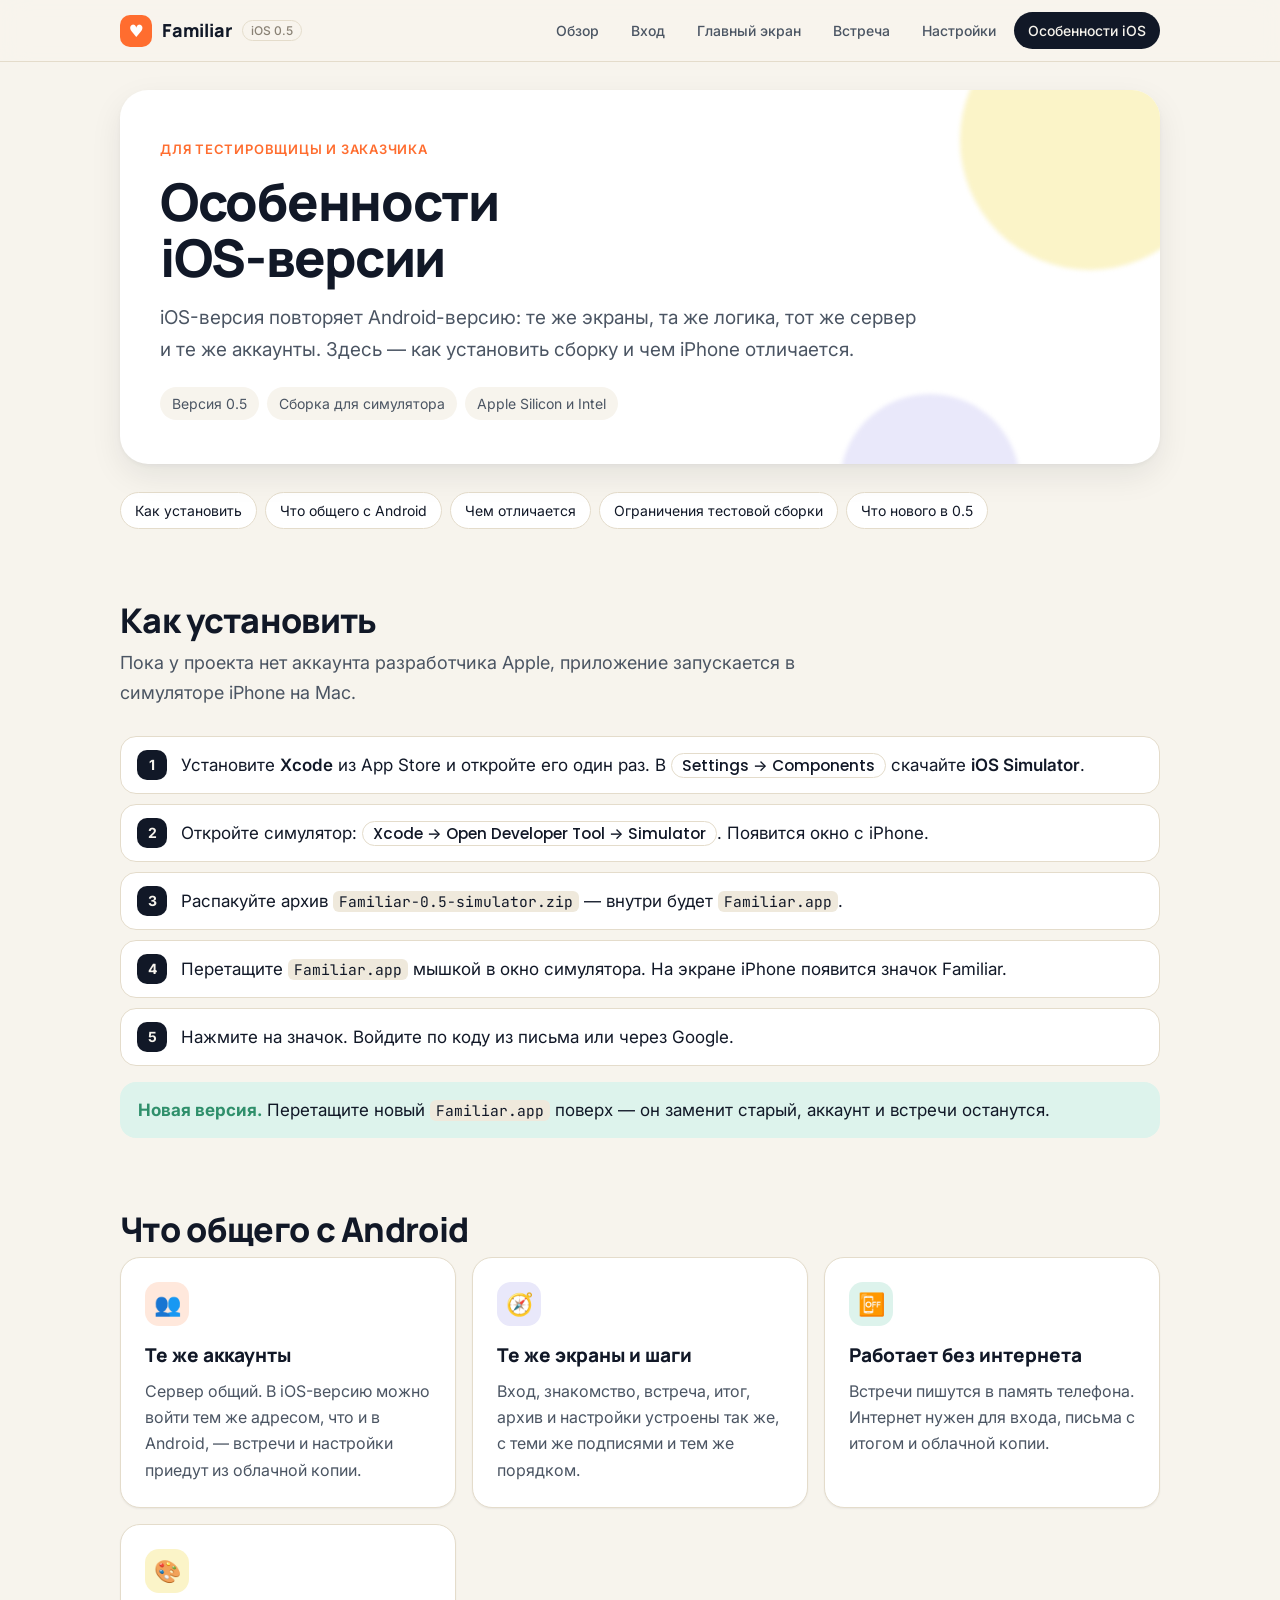
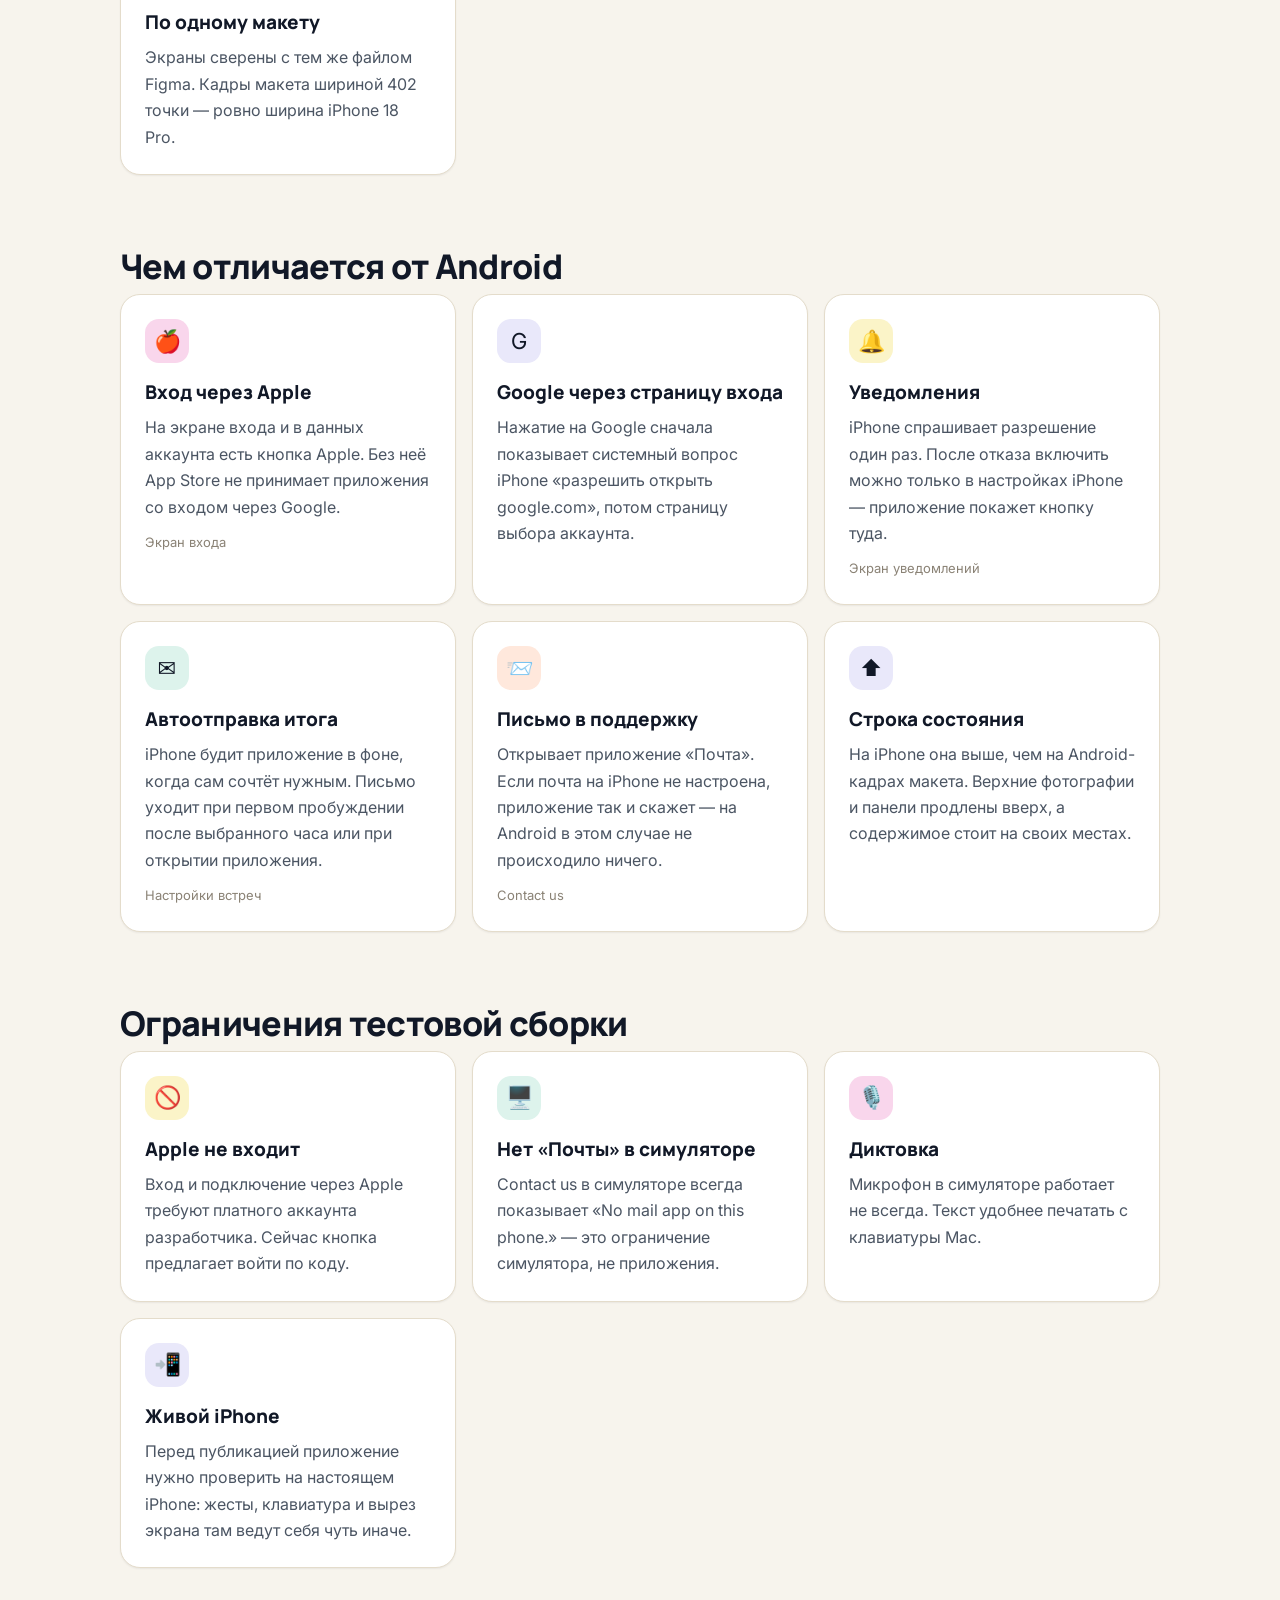
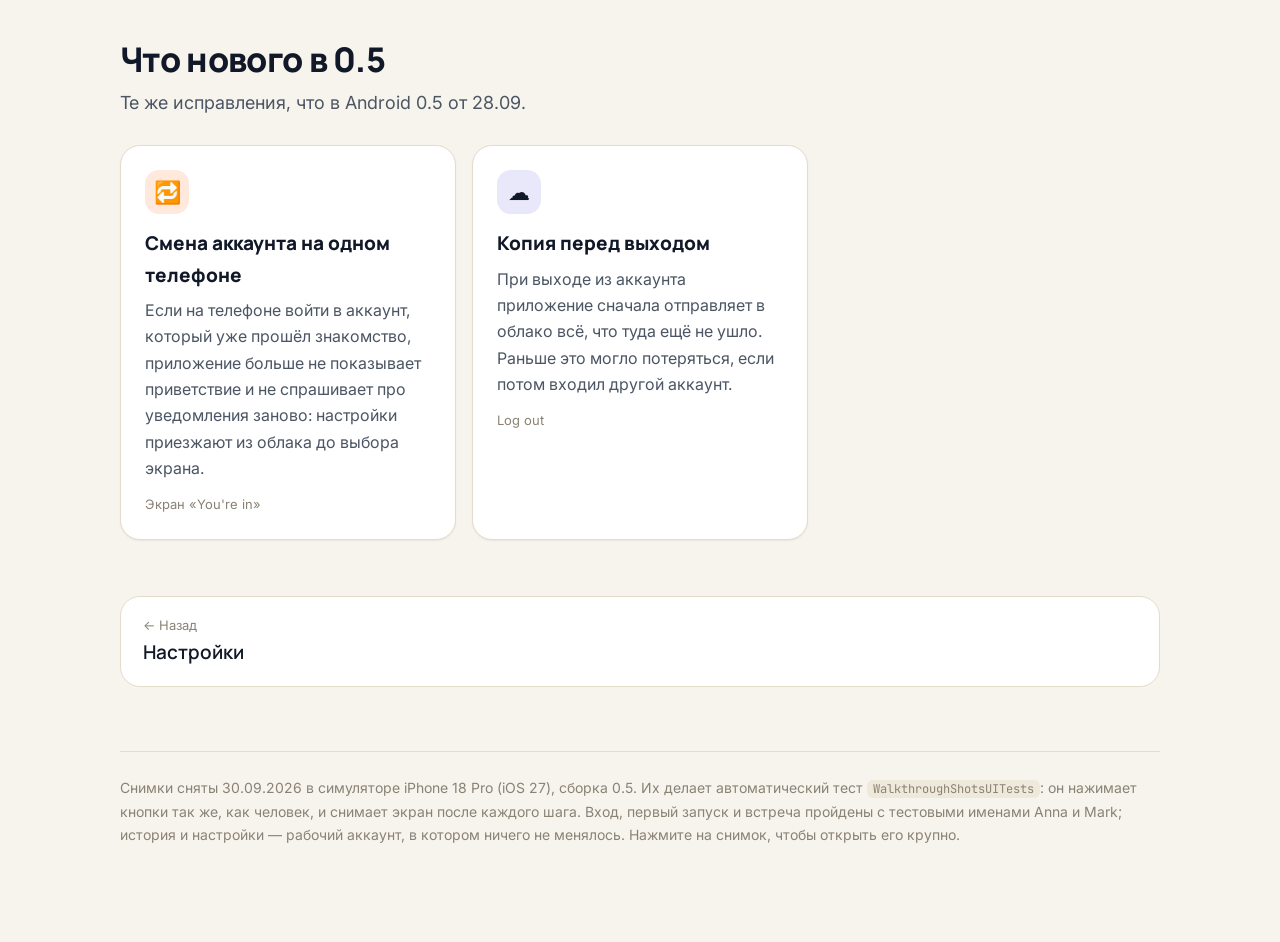
==== ios/ios.html @ d6bd620c "docs: add the iOS walkthrough" ====
<!doctype html>
<html lang="ru">
<head>
<meta charset="utf-8">
<meta name="viewport" content="width=device-width,initial-scale=1">
<title>Особенности iOS · Familiar для iOS</title>
<link rel="preconnect" href="https://fonts.googleapis.com">
<link rel="preconnect" href="https://fonts.gstatic.com" crossorigin>
<link rel="stylesheet" href="https://fonts.googleapis.com/css2?family=Inter:wght@400;500;600;700&family=Manrope:wght@600;800&family=Poppins:wght@500&family=JetBrains+Mono&display=swap">
<link rel="stylesheet" href="styles.css">
</head>
<body>
<div class="topbar">
  <div class="topbar-inner">
    <a class="brand" href="index.html"><span class="brand-mark">♥</span>Familiar <small>iOS 0.5</small></a>
    <nav class="tabs">
      <a href="index.html">Обзор</a>
      <a href="signin.html">Вход</a>
      <a href="home.html">Главный экран</a>
      <a href="meeting.html">Встреча</a>
      <a href="settings.html">Настройки</a>
      <a href="ios.html" class="here">Особенности iOS</a>
    </nav>
  </div>
</div>
<div class="wrap">

<section class="hero">
  <div class="eyebrow">Для тестировщицы и заказчика</div>
  <h1>Особенности iOS-версии</h1>
  <p class="lede">iOS-версия повторяет Android-версию: те же экраны, та же логика, тот же сервер и те же аккаунты. Здесь — как установить сборку и чем iPhone отличается.</p>
  <div class="meta"><span>Версия 0.5</span><span>Сборка для симулятора</span><span>Apple Silicon и Intel</span></div>
</section>
<nav class="toc"><a href="#install">Как установить</a><a href="#same">Что общего с Android</a><a href="#differs">Чем отличается</a><a href="#limits">Ограничения тестовой сборки</a><a href="#v05">Что нового в 0.5</a></nav>

<h2 id="install">Как установить</h2>
<p class="section-note">Пока у проекта нет аккаунта разработчика Apple, приложение запускается в симуляторе iPhone на Mac.</p>
<ol class="howto">
  <li>Установите <strong>Xcode</strong> из App Store и откройте его один раз. В <span class="ui">Settings → Components</span> скачайте <strong>iOS Simulator</strong>.</li>
  <li>Откройте симулятор: <span class="ui">Xcode → Open Developer Tool → Simulator</span>. Появится окно с iPhone.</li>
  <li>Распакуйте архив <code>Familiar-0.5-simulator.zip</code> — внутри будет <code>Familiar.app</code>.</li>
  <li>Перетащите <code>Familiar.app</code> мышкой в окно симулятора. На экране iPhone появится значок Familiar.</li>
  <li>Нажмите на значок. Войдите по коду из письма или через Google.</li>
</ol>
<div class="note ios" style="margin-top:16px"><b>Новая версия.</b> Перетащите новый <code>Familiar.app</code> поверх — он заменит старый, аккаунт и встречи останутся.</div>

<h2 id="same">Что общего с Android</h2>
<div class="cards"><div class="card"><div class="card-icon bg-orange">👥</div><h4>Те же аккаунты</h4><p>Сервер общий. В iOS-версию можно войти тем же адресом, что и в Android, — встречи и настройки приедут из облачной копии.</p></div><div class="card"><div class="card-icon bg-violet">🧭</div><h4>Те же экраны и шаги</h4><p>Вход, знакомство, встреча, итог, архив и настройки устроены так же, с теми же подписями и тем же порядком.</p></div><div class="card"><div class="card-icon bg-mint">📴</div><h4>Работает без интернета</h4><p>Встречи пишутся в память телефона. Интернет нужен для входа, письма с итогом и облачной копии.</p></div><div class="card"><div class="card-icon bg-yellow">🎨</div><h4>По одному макету</h4><p>Экраны сверены с тем же файлом Figma. Кадры макета шириной 402 точки — ровно ширина iPhone 18 Pro.</p></div></div>

<h2 id="differs">Чем отличается от Android</h2>
<div class="cards"><a class="card" href="signin.html#auth"><div class="card-icon bg-pink">🍎</div><h4>Вход через Apple</h4><p>На экране входа и в данных аккаунта есть кнопка Apple. Без неё App Store не принимает приложения со входом через Google.</p><span class="count">Экран входа</span></a><div class="card"><div class="card-icon bg-violet">G</div><h4>Google через страницу входа</h4><p>Нажатие на Google сначала показывает системный вопрос iPhone «разрешить открыть google.com», потом страницу выбора аккаунта.</p></div><a class="card" href="signin.html#notifications"><div class="card-icon bg-yellow">🔔</div><h4>Уведомления</h4><p>iPhone спрашивает разрешение один раз. После отказа включить можно только в настройках iPhone — приложение покажет кнопку туда.</p><span class="count">Экран уведомлений</span></a><a class="card" href="settings.html#meeting_preferences_scrolled"><div class="card-icon bg-mint">✉️</div><h4>Автоотправка итога</h4><p>iPhone будит приложение в фоне, когда сам сочтёт нужным. Письмо уходит при первом пробуждении после выбранного часа или при открытии приложения.</p><span class="count">Настройки встреч</span></a><a class="card" href="settings.html#contact_us"><div class="card-icon bg-orange">📨</div><h4>Письмо в поддержку</h4><p>Открывает приложение «Почта». Если почта на iPhone не настроена, приложение так и скажет — на Android в этом случае не происходило ничего.</p><span class="count">Contact us</span></a><div class="card"><div class="card-icon bg-violet">⬆️</div><h4>Строка состояния</h4><p>На iPhone она выше, чем на Android-кадрах макета. Верхние фотографии и панели продлены вверх, а содержимое стоит на своих местах.</p></div></div>

<h2 id="limits">Ограничения тестовой сборки</h2>
<div class="cards"><div class="card"><div class="card-icon bg-yellow">🚫</div><h4>Apple не входит</h4><p>Вход и подключение через Apple требуют платного аккаунта разработчика. Сейчас кнопка предлагает войти по коду.</p></div><div class="card"><div class="card-icon bg-mint">🖥️</div><h4>Нет «Почты» в симуляторе</h4><p>Contact us в симуляторе всегда показывает «No mail app on this phone.» — это ограничение симулятора, не приложения.</p></div><div class="card"><div class="card-icon bg-pink">🎙️</div><h4>Диктовка</h4><p>Микрофон в симуляторе работает не всегда. Текст удобнее печатать с клавиатуры Mac.</p></div><div class="card"><div class="card-icon bg-violet">📲</div><h4>Живой iPhone</h4><p>Перед публикацией приложение нужно проверить на настоящем iPhone: жесты, клавиатура и вырез экрана там ведут себя чуть иначе.</p></div></div>

<h2 id="v05">Что нового в 0.5</h2>
<p class="section-note">Те же исправления, что в Android 0.5 от 28.09.</p>
<div class="cards"><a class="card" href="signin.html#signed_in"><div class="card-icon bg-orange">🔁</div><h4>Смена аккаунта на одном телефоне</h4><p>Если на телефоне войти в аккаунт, который уже прошёл знакомство, приложение больше не показывает приветствие и не спрашивает про уведомления заново: настройки приезжают из облака до выбора экрана.</p><span class="count">Экран «You're in»</span></a><a class="card" href="settings.html#settings_scrolled"><div class="card-icon bg-violet">☁️</div><h4>Копия перед выходом</h4><p>При выходе из аккаунта приложение сначала отправляет в облако всё, что туда ещё не ушло. Раньше это могло потеряться, если потом входил другой аккаунт.</p><span class="count">Log out</span></a></div>

<div class="pager">
  <a href="settings.html"><small>← Назад</small><strong>Настройки</strong></a>
  
</div>

<footer>
  Снимки сняты 30.09.2026 в симуляторе iPhone 18 Pro (iOS 27), сборка 0.5. Их делает автоматический тест
  <code>WalkthroughShotsUITests</code>: он нажимает кнопки так же, как человек, и снимает экран после каждого шага.
  Вход, первый запуск и встреча пройдены с тестовыми именами Anna и Mark; история и настройки — рабочий аккаунт, в котором
  ничего не менялось. Нажмите на снимок, чтобы открыть его крупно.
</footer>
</div>
<script src="app.js"></script>
</body>
</html>
---- ios/styles.css ----
/* Familiar для iOS — описание по экранам. Цвета и шрифты — переменными в начале. */

:root {
  --ground: #F7F4ED;
  --ground-deep: #EFE9DC;
  --surface: #FFFFFF;
  --ink: #111827;
  --ink-soft: #4B5563;
  --ink-faint: #8A8275;
  --line: #E4DCCB;
  --orange: #FF6D2F;
  --orange-soft: #FFE8DC;
  --violet: #6C6BD1;
  --violet-soft: #E9E8FA;
  --yellow: #F4DF4C;
  --yellow-soft: #FBF4C8;
  --mint: #DDF3EC;
  --pink: #F9D6EC;
  --green: #2F8F6B;
  --phone-edge: #1D1F24;
  --shadow-sm: 0 1px 2px rgba(17, 24, 39, .06);
  --shadow: 0 2px 4px rgba(17, 24, 39, .04), 0 12px 32px rgba(17, 24, 39, .08);
  --radius: 20px;
  --head: "Manrope", system-ui, sans-serif;
  --body: "Inter", system-ui, sans-serif;
  --ui: "Poppins", "Inter", system-ui, sans-serif;
  --mono: "JetBrains Mono", ui-monospace, monospace;
}

@media (prefers-color-scheme: dark) {
  :root:not([data-theme="light"]) {
    --ground: #15161B;
    --ground-deep: #1B1D23;
    --surface: #202229;
    --ink: #F3F0E9;
    --ink-soft: #BDB7AC;
    --ink-faint: #8E887C;
    --line: #30333C;
    --orange: #FF8551;
    --orange-soft: #3A261D;
    --violet: #9594EA;
    --violet-soft: #26264A;
    --yellow: #E9D54A;
    --yellow-soft: #37331A;
    --mint: #1C3129;
    --pink: #3A2333;
    --green: #5CC49A;
    --phone-edge: #000000;
    --shadow-sm: 0 1px 2px rgba(0, 0, 0, .4);
    --shadow: 0 2px 4px rgba(0, 0, 0, .3), 0 12px 32px rgba(0, 0, 0, .35);
  }
}

* { box-sizing: border-box; }
html { scroll-behavior: smooth; scroll-padding-top: 84px; }

body {
  margin: 0;
  background: var(--ground);
  color: var(--ink);
  font-family: var(--body);
  font-size: 17px;
  line-height: 1.65;
  -webkit-text-size-adjust: 100%;
}

img { max-width: 100%; display: block; }
a { color: var(--violet); text-underline-offset: 3px; }
a:hover { color: var(--orange); }
p { margin: 0 0 12px; }
strong { font-weight: 600; }
code {
  font-family: var(--mono); font-size: .86em;
  background: var(--ground-deep); border-radius: 6px; padding: 1px 6px;
}

/* Names of buttons and titles as they read in the app. */
.ui {
  font-family: var(--ui); font-weight: 500; font-size: .9em;
  background: var(--surface); border: 1px solid var(--line); border-radius: 999px;
  padding: 1px 10px; box-decoration-break: clone; -webkit-box-decoration-break: clone;
}

.wrap { max-width: 1080px; margin: 0 auto; padding: 0 20px 96px; }

/* ---------- top bar ---------- */

.topbar {
  position: sticky; top: 0; z-index: 20;
  background: color-mix(in srgb, var(--ground) 88%, transparent);
  backdrop-filter: saturate(1.4) blur(14px);
  -webkit-backdrop-filter: saturate(1.4) blur(14px);
  border-bottom: 1px solid var(--line);
}
.topbar-inner {
  max-width: 1080px; margin: 0 auto; padding: 12px 20px;
  display: flex; align-items: center; gap: 16px;
}
.brand {
  display: flex; align-items: center; gap: 10px; flex: none;
  font-family: var(--head); font-weight: 800; font-size: 18px;
  color: var(--ink); text-decoration: none;
}
.brand-mark {
  width: 32px; height: 32px; border-radius: 10px; background: var(--orange);
  display: grid; place-items: center; color: #fff; font-size: 17px;
}
.brand small {
  font-family: var(--body); font-weight: 500; font-size: 12px; color: var(--ink-faint);
  border: 1px solid var(--line); border-radius: 999px; padding: 0 8px;
}
.tabs {
  display: flex; gap: 4px; overflow-x: auto; scrollbar-width: none; margin-left: auto; min-width: 0;
}
.tabs::-webkit-scrollbar { display: none; }
.tabs a {
  flex: none; padding: 7px 14px; border-radius: 999px;
  font-size: 14px; font-weight: 500; color: var(--ink-soft); text-decoration: none;
}
.tabs a:hover { background: var(--ground-deep); color: var(--ink); }
.tabs a.here { background: var(--ink); color: var(--ground); }

/* ---------- page head ---------- */

.hero {
  position: relative; overflow: hidden;
  margin: 28px 0 8px; padding: 44px 40px;
  border-radius: 28px; background: var(--surface); box-shadow: var(--shadow);
}
.hero::before, .hero::after {
  content: ""; position: absolute; border-radius: 50%; filter: blur(2px); z-index: 0;
}
.hero::before { width: 260px; height: 260px; right: -60px; top: -80px; background: var(--yellow-soft); }
.hero::after { width: 180px; height: 180px; right: 140px; bottom: -110px; background: var(--violet-soft); }
.hero > * { position: relative; z-index: 1; }
.eyebrow {
  display: inline-flex; align-items: center; gap: 8px;
  font-size: 13px; font-weight: 600; letter-spacing: .06em; text-transform: uppercase;
  color: var(--orange);
}
h1 {
  font-family: var(--head); font-weight: 800;
  font-size: clamp(32px, 5.4vw, 52px); line-height: 1.08; letter-spacing: -.025em;
  margin: 12px 0 16px; max-width: 18ch; text-wrap: balance;
}
.lede { max-width: 64ch; color: var(--ink-soft); font-size: 19px; margin: 0; }

.meta { display: flex; flex-wrap: wrap; gap: 8px; margin-top: 22px; }
.meta span {
  font-size: 14px; color: var(--ink-soft); background: var(--ground);
  border-radius: 999px; padding: 5px 12px;
}

/* ---------- sections ---------- */

h2 {
  font-family: var(--head); font-weight: 800; font-size: clamp(26px, 3.6vw, 34px);
  letter-spacing: -.02em; line-height: 1.15; margin: 72px 0 8px;
}
.section-note { color: var(--ink-soft); max-width: 70ch; margin: 0 0 28px; font-size: 18px; }

.toc {
  display: flex; flex-wrap: wrap; gap: 8px; margin: 28px 0 0;
}
.toc a {
  font-size: 14px; text-decoration: none; color: var(--ink);
  background: var(--surface); border: 1px solid var(--line);
  border-radius: 999px; padding: 6px 14px;
}
.toc a:hover { border-color: var(--orange); color: var(--orange); }

/* ---------- one screen ---------- */

.step {
  display: grid; grid-template-columns: 300px 1fr; gap: 44px; align-items: start;
  padding: 36px; margin: 0 0 24px;
  background: var(--surface); border-radius: 28px; box-shadow: var(--shadow);
}
.step:target { outline: 3px solid var(--orange); outline-offset: 4px; }

.phone {
  margin: 0; position: sticky; top: 92px;
}
.phone-frame {
  padding: 9px; border-radius: 46px; background: var(--phone-edge);
  box-shadow: 0 18px 40px rgba(17, 24, 39, .18);
  cursor: zoom-in; transition: transform .2s ease;
}
.phone-frame:hover { transform: translateY(-3px); }
.phone-frame img { border-radius: 38px; width: 100%; height: auto; }
.phone figcaption {
  text-align: center; margin-top: 12px; font-size: 13px; color: var(--ink-faint);
}

.step-head { display: flex; align-items: center; gap: 14px; margin-bottom: 6px; }
.num {
  flex: none; width: 40px; height: 40px; border-radius: 12px;
  display: grid; place-items: center;
  font-family: var(--head); font-weight: 800; font-size: 16px;
  background: var(--orange-soft); color: var(--orange);
}
h3 {
  font-family: var(--head); font-weight: 800; font-size: 26px; line-height: 1.2;
  letter-spacing: -.015em; margin: 0;
}
.copy {
  display: inline-flex; align-items: center; gap: 6px; margin: 4px 0 18px 54px;
  font-family: var(--mono); font-size: 13px; color: var(--ink-faint);
  background: none; border: 1px dashed var(--line); border-radius: 8px;
  padding: 3px 10px; cursor: pointer;
}
.copy::after { content: "копировать имя"; font-family: var(--body); font-size: 12px; opacity: .7; }
.copy:hover { color: var(--ink); border-color: var(--ink-faint); }
.copy.done { color: var(--green); border-color: var(--green); }
.copy.done::after { content: "скопировано"; opacity: 1; }

.block { margin: 0 0 18px; }
.block-title {
  font-size: 13px; font-weight: 700; letter-spacing: .06em; text-transform: uppercase;
  color: var(--ink-faint); margin: 0 0 8px;
}

.actions { list-style: none; margin: 0; padding: 0; display: grid; gap: 8px; }
.actions li {
  display: grid; grid-template-columns: auto 1fr; gap: 12px; align-items: baseline;
  background: var(--ground); border-radius: 14px; padding: 10px 14px;
}
.actions li::before { content: "→"; color: var(--orange); font-weight: 700; }

.note {
  border-radius: 16px; padding: 14px 18px; margin: 0 0 12px;
  background: var(--violet-soft); color: var(--ink);
}
.note b { color: var(--violet); }
.note.ios { background: var(--mint); }
.note.ios b { color: var(--green); }
.note.warn { background: var(--yellow-soft); }
.note.warn b { color: var(--ink); }

/* ---------- cards ---------- */

.cards { display: grid; grid-template-columns: repeat(auto-fill, minmax(290px, 1fr)); gap: 16px; }
.card {
  background: var(--surface); border-radius: var(--radius); padding: 24px;
  box-shadow: var(--shadow-sm); border: 1px solid var(--line);
}
a.card { display: block; text-decoration: none; color: var(--ink); transition: transform .2s, box-shadow .2s; }
a.card:hover { transform: translateY(-3px); box-shadow: var(--shadow); color: var(--ink); }
.card-icon {
  width: 44px; height: 44px; border-radius: 14px; display: grid; place-items: center;
  font-size: 22px; margin-bottom: 14px;
}
.card h4 { font-family: var(--head); font-weight: 800; font-size: 19px; margin: 0 0 6px; }
.card p { color: var(--ink-soft); margin: 0; font-size: 16px; }
.card .count { display: block; margin-top: 12px; font-size: 13px; color: var(--ink-faint); }

.bg-orange { background: var(--orange-soft); }
.bg-violet { background: var(--violet-soft); }
.bg-yellow { background: var(--yellow-soft); }
.bg-mint { background: var(--mint); }
.bg-pink { background: var(--pink); }

/* ---------- the path as a strip of shots ---------- */

.strip {
  display: flex; gap: 16px; overflow-x: auto; padding: 8px 4px 20px;
  scroll-snap-type: x mandatory;
}
.strip a {
  flex: none; width: 150px; scroll-snap-align: start; text-decoration: none; color: var(--ink);
}
.strip img {
  border-radius: 22px; border: 5px solid var(--phone-edge); background: var(--phone-edge);
  box-shadow: var(--shadow-sm);
}
.strip span { display: block; font-size: 13px; margin-top: 8px; color: var(--ink-soft); line-height: 1.35; }
.strip b { color: var(--orange); margin-right: 4px; }

/* ---------- ordered instructions ---------- */

.howto { counter-reset: n; list-style: none; padding: 0; margin: 0; display: grid; gap: 10px; }
.howto li {
  counter-increment: n; position: relative; padding: 14px 18px 14px 60px;
  background: var(--surface); border: 1px solid var(--line); border-radius: 16px;
}
.howto li::before {
  content: counter(n); position: absolute; left: 16px; top: 13px;
  width: 30px; height: 30px; border-radius: 10px; display: grid; place-items: center;
  background: var(--ink); color: var(--ground); font-weight: 700; font-size: 14px;
}

/* ---------- index table ---------- */

.index-table {
  width: 100%; border-collapse: separate; border-spacing: 0; font-size: 15px;
  background: var(--surface); border-radius: var(--radius); overflow: hidden;
  border: 1px solid var(--line);
}
.index-table th, .index-table td { text-align: left; padding: 10px 16px; border-bottom: 1px solid var(--line); }
.index-table th { background: var(--ground-deep); font-weight: 600; font-size: 13px; color: var(--ink-soft); }
.index-table tr:last-child td { border-bottom: none; }
.index-table td:first-child { font-family: var(--mono); font-size: 13px; color: var(--ink-faint); }
.index-table .group td { background: var(--ground); font-weight: 700; font-family: var(--body); color: var(--ink); font-size: 14px; }

/* ---------- next page ---------- */

.pager { display: flex; justify-content: space-between; gap: 16px; margin-top: 56px; }
.pager a {
  flex: 1; text-decoration: none; color: var(--ink);
  background: var(--surface); border: 1px solid var(--line); border-radius: var(--radius); padding: 18px 22px;
}
.pager a:hover { border-color: var(--orange); color: var(--ink); }
.pager small { display: block; color: var(--ink-faint); font-size: 13px; }
.pager strong { font-family: var(--head); font-size: 19px; }
.pager .next { text-align: right; }

footer {
  margin-top: 64px; padding-top: 24px; border-top: 1px solid var(--line);
  color: var(--ink-faint); font-size: 14px;
}

/* ---------- full-size view ---------- */

.lightbox {
  position: fixed; inset: 0; z-index: 50; display: none;
  background: rgba(10, 11, 14, .82); backdrop-filter: blur(6px);
  align-items: center; justify-content: center; padding: 24px; cursor: zoom-out;
}
.lightbox.open { display: flex; }
.lightbox img { max-height: 92vh; width: auto; border-radius: 34px; border: 8px solid #000; }
.lightbox span {
  position: absolute; bottom: 16px; left: 0; right: 0; text-align: center; color: #fff; font-size: 14px;
}

/* ---------- phone widths ---------- */

@media (max-width: 820px) {
  .hero { padding: 32px 22px; border-radius: 22px; }
  .step { grid-template-columns: minmax(0, 1fr); gap: 24px; padding: 22px; border-radius: 22px; }
  .phone { position: static; max-width: 260px; margin: 0 auto; }
  .copy { margin-left: 0; }
  .topbar-inner { padding: 10px 16px; }
  .brand small { display: none; }
  .wrap { padding: 0 16px 72px; }
  .pager { flex-direction: column; }
  .index-table th:nth-child(3), .index-table td:nth-child(3) { display: none; }
}

.step-body { min-width: 0; }
.hero, .cards, .index-table { max-width: 100%; }
.index-table td:first-child { word-break: break-all; }
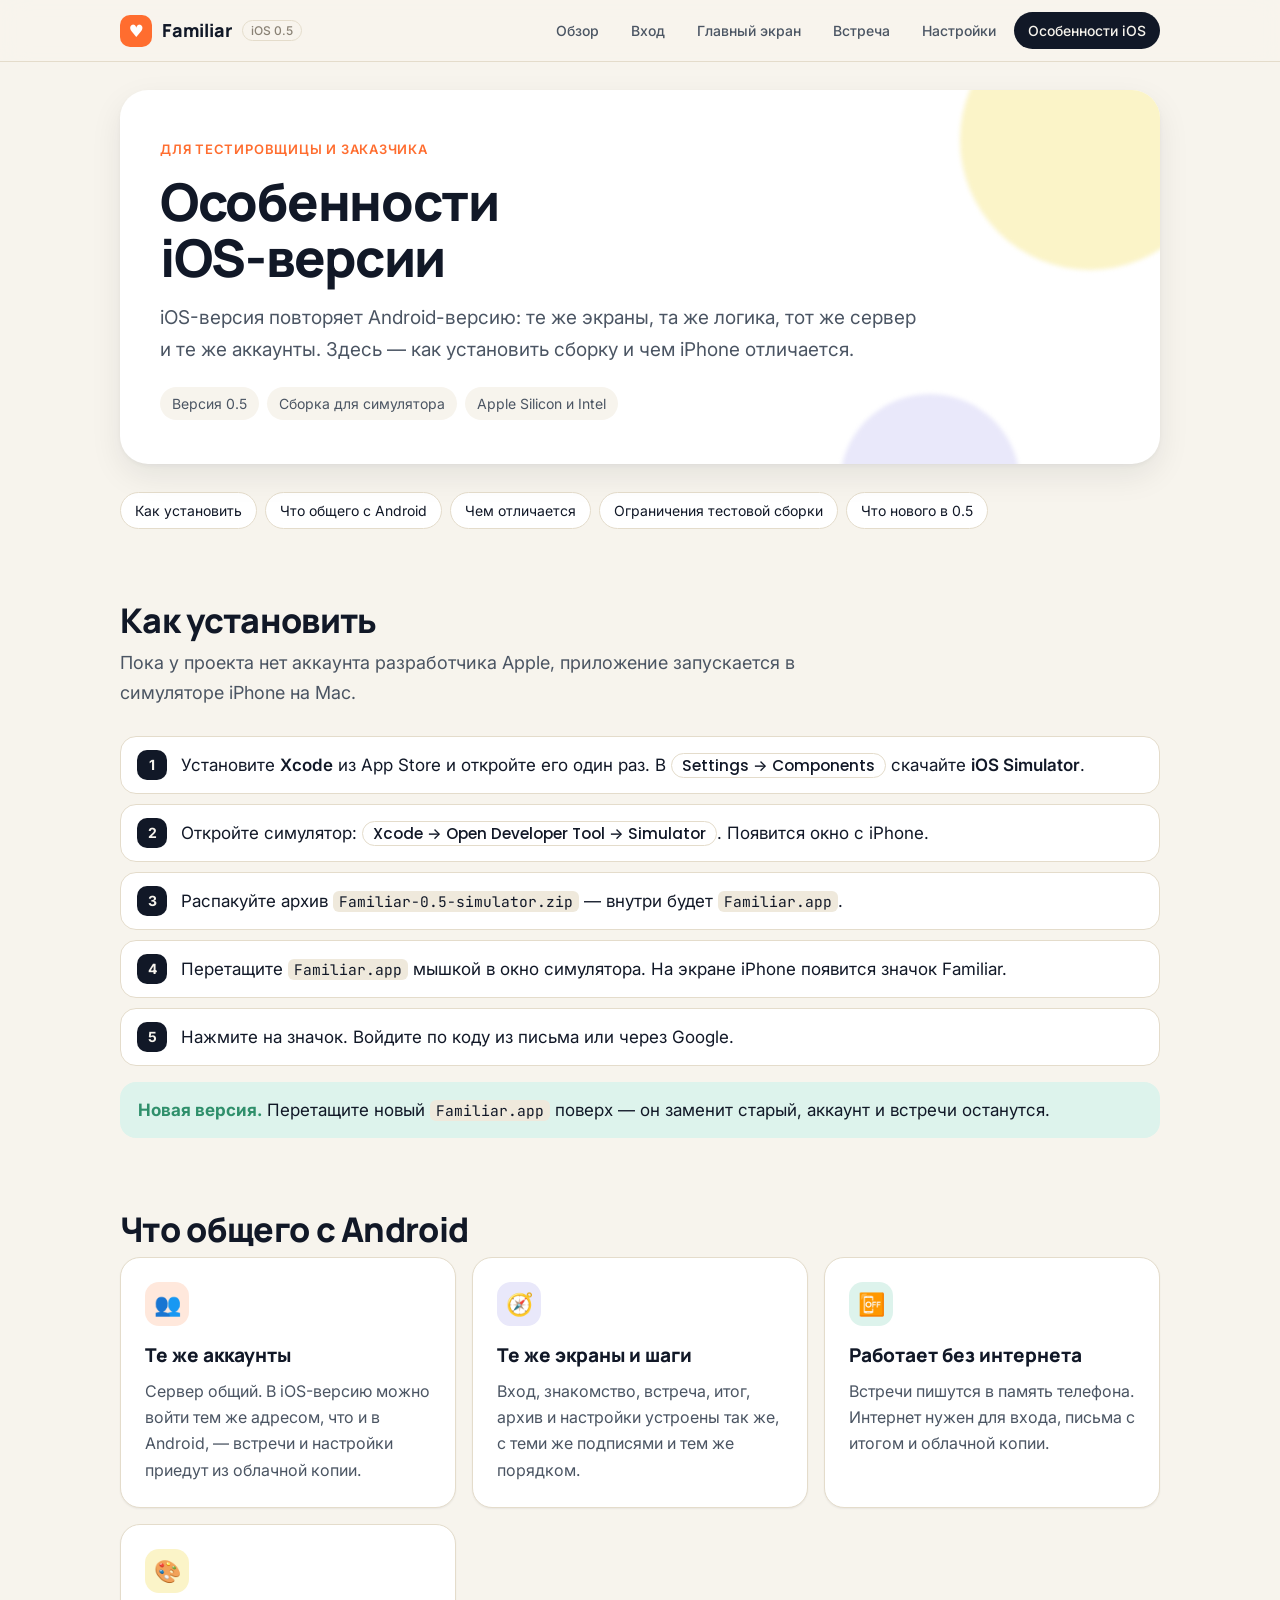
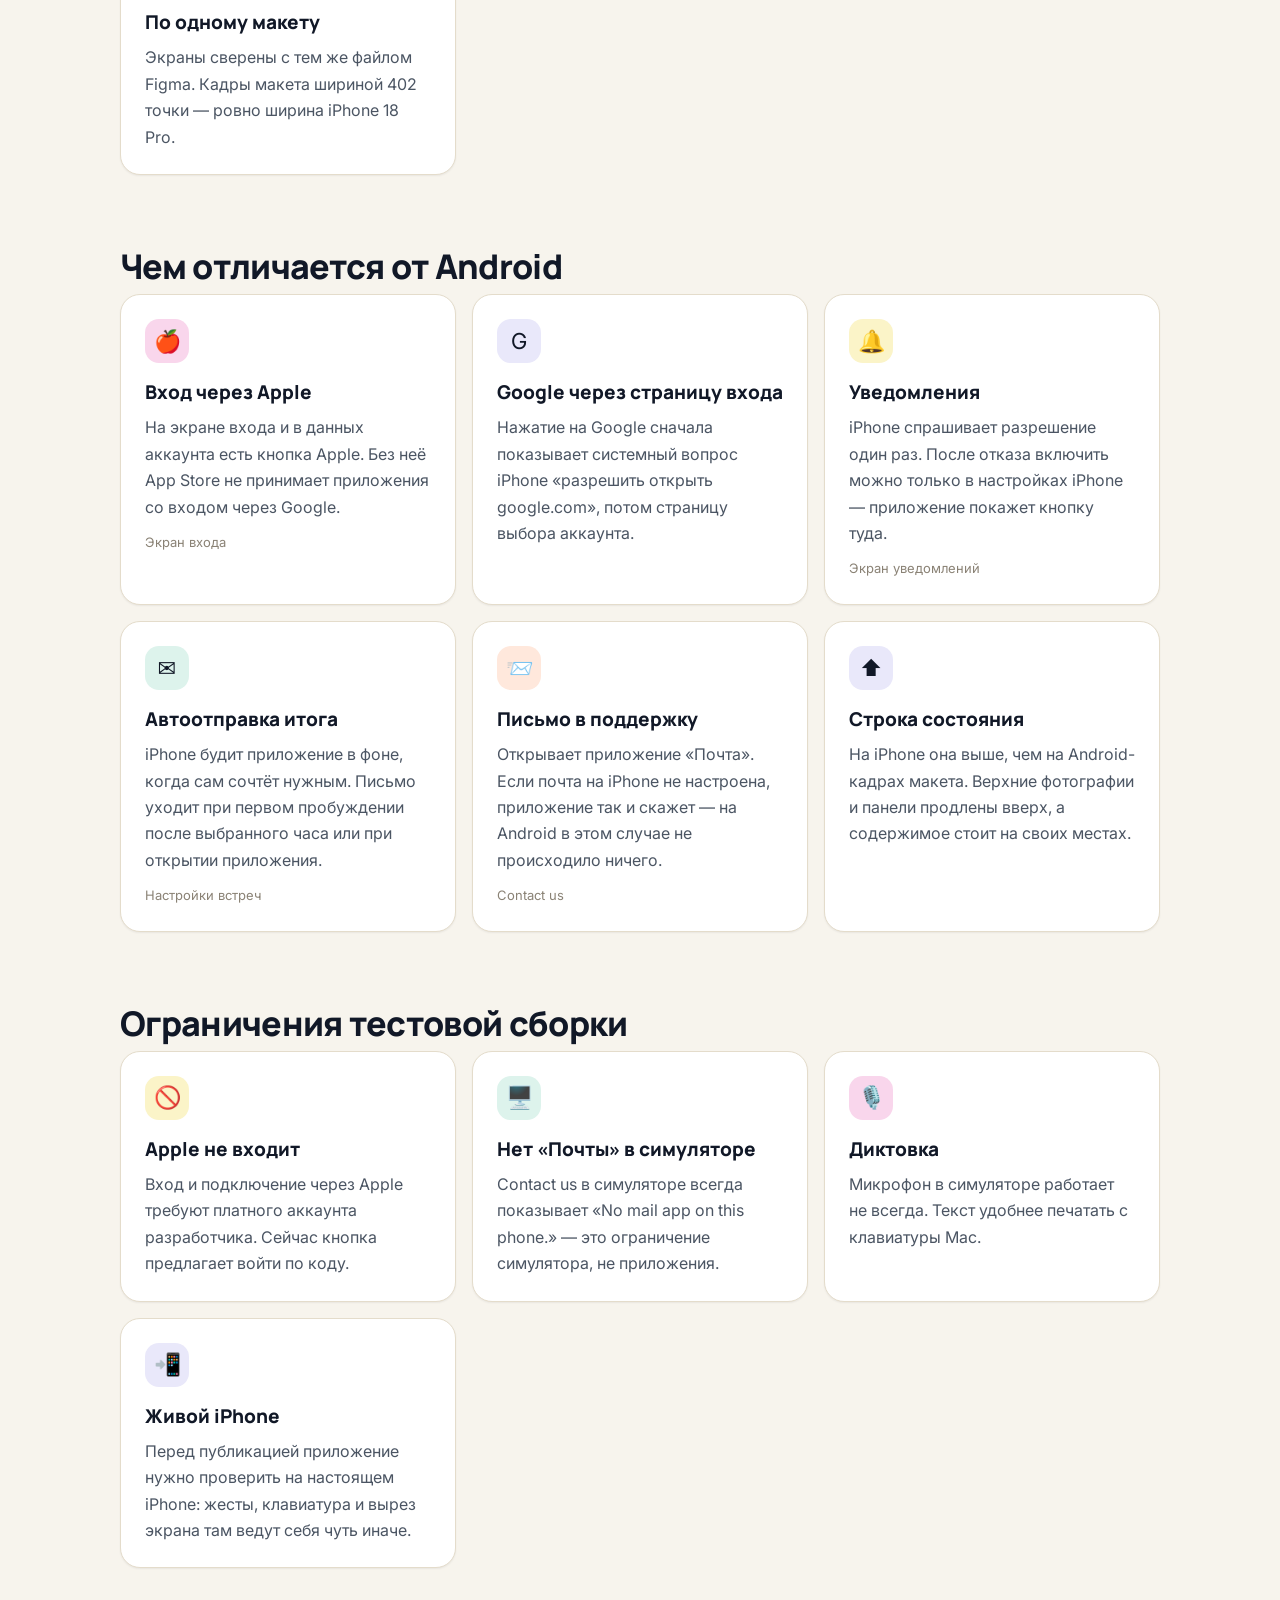
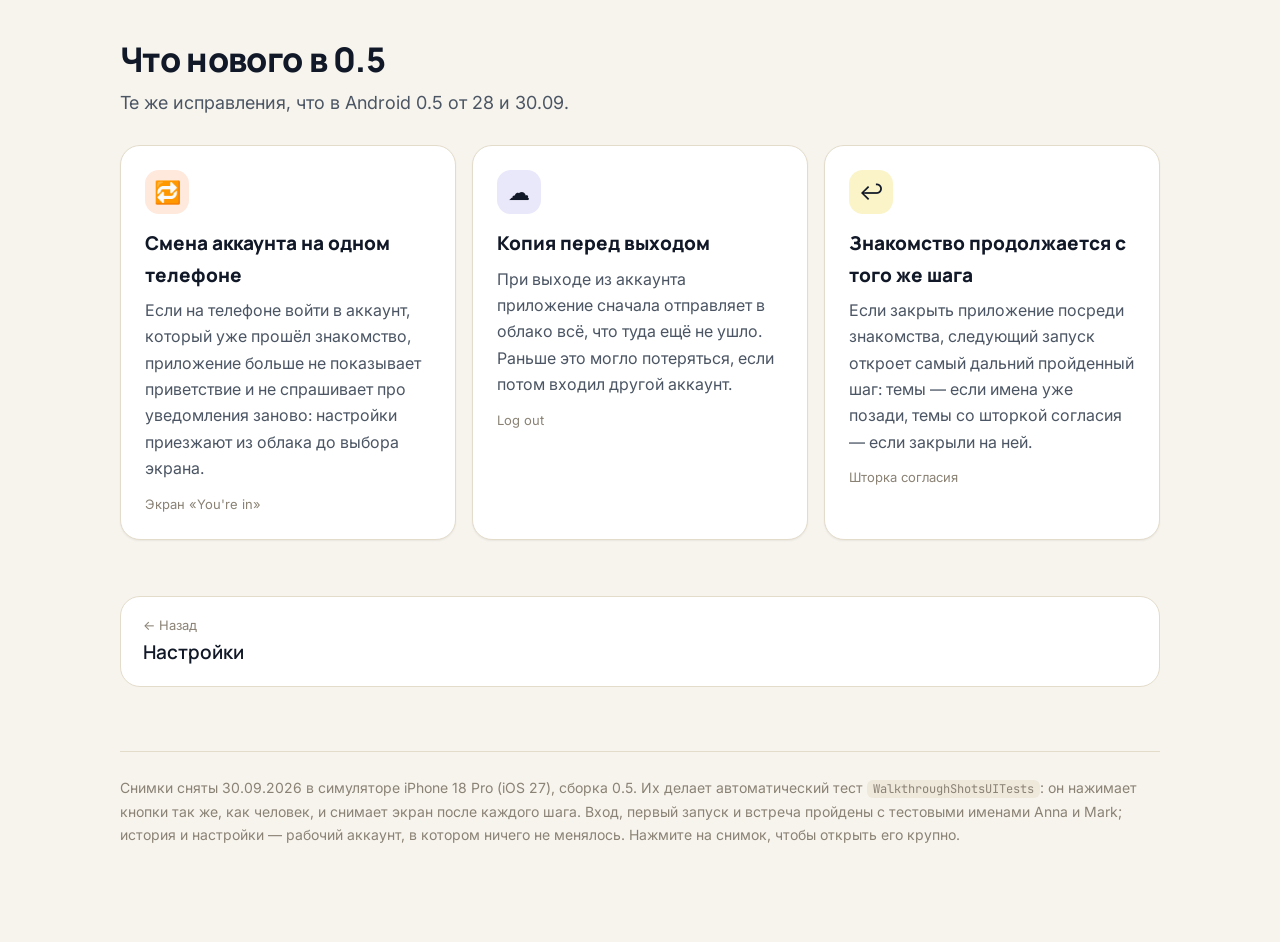
==== commit 7a0ffad1: "docs: note the onboarding resume in the iOS walkthrough" ====
--- a/ios/ios.html
+++ b/ios/ios.html
@@ -54,8 +54,8 @@
 <div class="cards"><div class="card"><div class="card-icon bg-yellow">🚫</div><h4>Apple не входит</h4><p>Вход и подключение через Apple требуют платного аккаунта разработчика. Сейчас кнопка предлагает войти по коду.</p></div><div class="card"><div class="card-icon bg-mint">🖥️</div><h4>Нет «Почты» в симуляторе</h4><p>Contact us в симуляторе всегда показывает «No mail app on this phone.» — это ограничение симулятора, не приложения.</p></div><div class="card"><div class="card-icon bg-pink">🎙️</div><h4>Диктовка</h4><p>Микрофон в симуляторе работает не всегда. Текст удобнее печатать с клавиатуры Mac.</p></div><div class="card"><div class="card-icon bg-violet">📲</div><h4>Живой iPhone</h4><p>Перед публикацией приложение нужно проверить на настоящем iPhone: жесты, клавиатура и вырез экрана там ведут себя чуть иначе.</p></div></div>
 
 <h2 id="v05">Что нового в 0.5</h2>
-<p class="section-note">Те же исправления, что в Android 0.5 от 28.09.</p>
-<div class="cards"><a class="card" href="signin.html#signed_in"><div class="card-icon bg-orange">🔁</div><h4>Смена аккаунта на одном телефоне</h4><p>Если на телефоне войти в аккаунт, который уже прошёл знакомство, приложение больше не показывает приветствие и не спрашивает про уведомления заново: настройки приезжают из облака до выбора экрана.</p><span class="count">Экран «You're in»</span></a><a class="card" href="settings.html#settings_scrolled"><div class="card-icon bg-violet">☁️</div><h4>Копия перед выходом</h4><p>При выходе из аккаунта приложение сначала отправляет в облако всё, что туда ещё не ушло. Раньше это могло потеряться, если потом входил другой аккаунт.</p><span class="count">Log out</span></a></div>
+<p class="section-note">Те же исправления, что в Android 0.5 от 28 и 30.09.</p>
+<div class="cards"><a class="card" href="signin.html#signed_in"><div class="card-icon bg-orange">🔁</div><h4>Смена аккаунта на одном телефоне</h4><p>Если на телефоне войти в аккаунт, который уже прошёл знакомство, приложение больше не показывает приветствие и не спрашивает про уведомления заново: настройки приезжают из облака до выбора экрана.</p><span class="count">Экран «You're in»</span></a><a class="card" href="settings.html#settings_scrolled"><div class="card-icon bg-violet">☁️</div><h4>Копия перед выходом</h4><p>При выходе из аккаунта приложение сначала отправляет в облако всё, что туда ещё не ушло. Раньше это могло потеряться, если потом входил другой аккаунт.</p><span class="count">Log out</span></a><a class="card" href="signin.html#consent_refused"><div class="card-icon bg-yellow">↩️</div><h4>Знакомство продолжается с того же шага</h4><p>Если закрыть приложение посреди знакомства, следующий запуск откроет самый дальний пройденный шаг: темы — если имена уже позади, темы со шторкой согласия — если закрыли на ней.</p><span class="count">Шторка согласия</span></a></div>
 
 <div class="pager">
   <a href="settings.html"><small>← Назад</small><strong>Настройки</strong></a>
